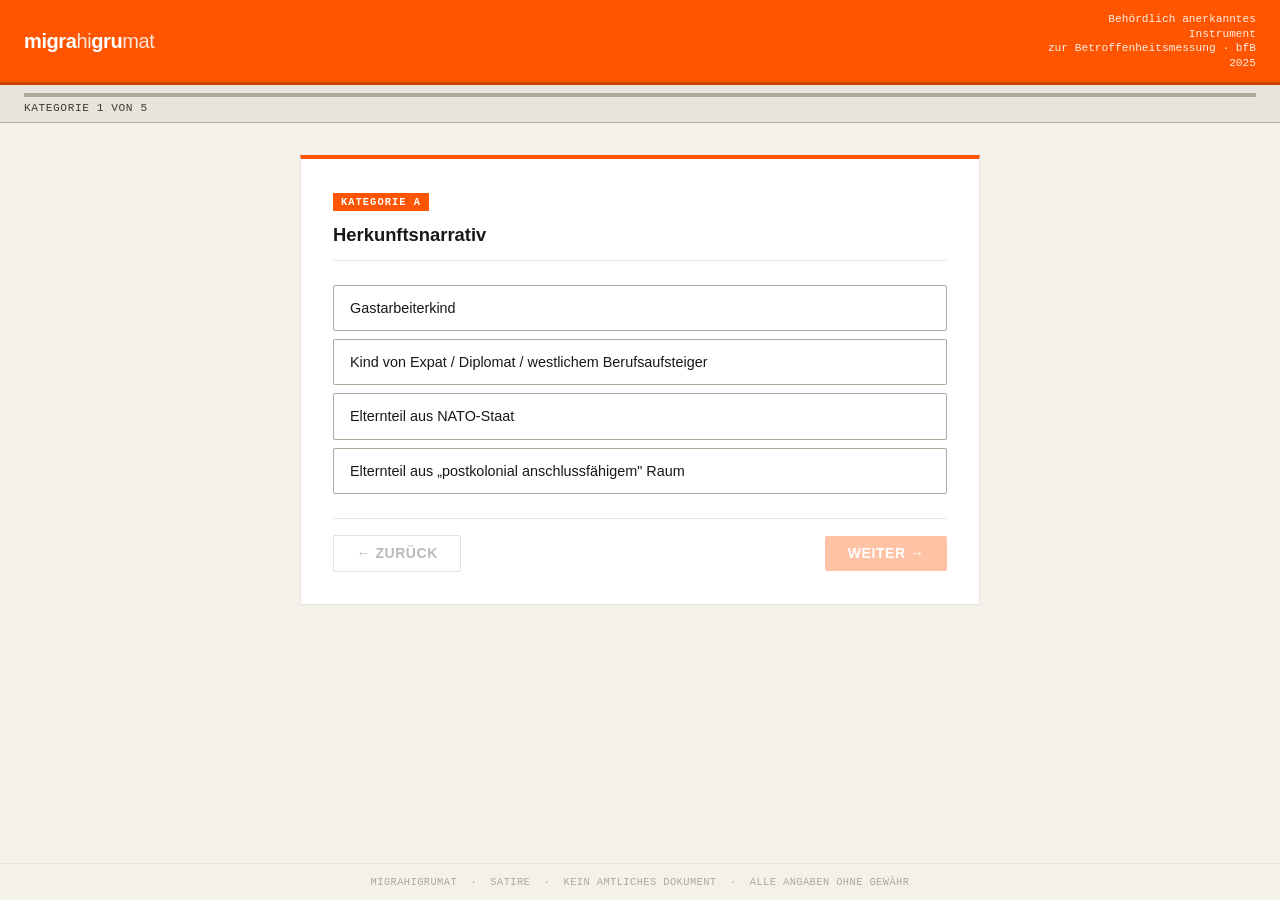
==== app/index.html @ 94ce5401 "feat: build quiz app with Wahl-O-Mat parody styling and local dev setup - Plain HTML + vanilla JS, E" ====
<!DOCTYPE html>
<html lang="de">
<head>
  <meta charset="UTF-8" />
  <meta name="viewport" content="width=device-width, initial-scale=1.0" />
  <title>migrahigrumat — Amtliche Betroffenheitsprüfung</title>
  <meta name="description" content="Zur amtlichen Ermittlung des linken Betroffenheitsrangs bei Personen mit Migrationshintergrund." />

  <!-- Open Graph -->
  <meta property="og:title" content="migrahigrumat" />
  <meta property="og:description" content="Mach jetzt den Test. Zur amtlichen Ermittlung des linken Betroffenheitsrangs." />
  <meta property="og:type" content="website" />
  <meta property="og:url" content="https://migrahigrumat.de" />

  <link rel="stylesheet" href="css/style.css" />
</head>
<body>

  <header>
    <div class="logo">migra<span>hi</span>gru<span>mat</span></div>
    <div class="header-sub">Behördlich anerkanntes Instrument<br>zur Betroffenheitsmessung · bfB 2025</div>
  </header>

  <div class="progress-wrapper">
    <div class="progress-track">
      <div class="progress-fill" id="progress-bar"></div>
    </div>
    <div class="progress-label" id="progress-label">Kategorien A – E</div>
  </div>

  <main>
    <div id="app">
      <!-- Rendered by quiz.js -->
    </div>
  </main>

  <footer>
    migrahigrumat &nbsp;·&nbsp; Satire &nbsp;·&nbsp; Kein amtliches Dokument &nbsp;·&nbsp; Alle Angaben ohne Gewähr
  </footer>

  <script type="module" src="js/main.js"></script>
</body>
</html>
---- app/css/style.css ----
/* =========================================================
   migrahigrumat — Wahl-O-Mat parody styling
   Faithful to the original's minimalist civic aesthetic,
   with subtle bureaucratic distortions.
   ========================================================= */

:root {
  --orange: #ff5400;        /* slightly hotter than the official bpb orange */
  --orange-dark: #cc4300;
  --orange-light: #fff3ee;
  --grey-100: #f4f1eb;      /* faint parchment — not quite white */
  --grey-200: #e8e4dc;
  --grey-400: #b0a898;
  --grey-700: #3d3a35;
  --grey-900: #1a1815;
  --red-alert: #c0392b;
  --stamp-color: rgba(192, 57, 43, 0.15);
  --font: 'Arial', 'Helvetica Neue', Helvetica, sans-serif;
  --font-mono: 'Courier New', Courier, monospace;
  --radius: 2px;            /* deliberately square — government forms don't round corners */
  --max-width: 680px;
  --transition: 120ms ease-out;
}

*, *::before, *::after { box-sizing: border-box; margin: 0; padding: 0; }

body {
  font-family: var(--font);
  background-color: var(--grey-100);
  color: var(--grey-900);
  min-height: 100vh;
  display: flex;
  flex-direction: column;
}

/* ---- Header ---- */
header {
  background: var(--orange);
  color: #fff;
  padding: 0.75rem 1.5rem;
  display: flex;
  align-items: center;
  justify-content: space-between;
  border-bottom: 3px solid var(--orange-dark);
}

.logo {
  font-size: 1.25rem;
  font-weight: 700;
  letter-spacing: -0.02em;
  text-transform: lowercase;
}

.logo span {
  font-weight: 300;
  opacity: 0.85;
}

.header-sub {
  font-size: 0.7rem;
  opacity: 0.9;
  text-align: right;
  font-family: var(--font-mono);
  max-width: 220px;
  line-height: 1.3;
}

/* ---- Progress ---- */
.progress-wrapper {
  background: var(--grey-200);
  padding: 0.5rem 1.5rem;
  border-bottom: 1px solid var(--grey-400);
}

.progress-track {
  height: 4px;
  background: var(--grey-400);
  border-radius: 0;
  overflow: hidden;
}

.progress-fill {
  height: 100%;
  background: var(--orange);
  width: 0%;
  transition: width 300ms ease-out;
}

.progress-label {
  font-size: 0.7rem;
  color: var(--grey-700);
  margin-top: 0.3rem;
  font-family: var(--font-mono);
  text-transform: uppercase;
  letter-spacing: 0.05em;
}

/* ---- Main layout ---- */
main {
  flex: 1;
  display: flex;
  align-items: flex-start;
  justify-content: center;
  padding: 2rem 1rem;
}

#app {
  width: 100%;
  max-width: var(--max-width);
}

/* ---- Card ---- */
.card {
  background: #fff;
  border: 1px solid var(--grey-200);
  border-top: 4px solid var(--orange);
  padding: 2rem;
  position: relative;
}

.card--result {
  border-top-color: var(--orange-dark);
}

/* ---- Category badge ---- */
.category-badge {
  display: inline-block;
  background: var(--orange);
  color: #fff;
  font-size: 0.65rem;
  font-family: var(--font-mono);
  font-weight: 700;
  letter-spacing: 0.1em;
  text-transform: uppercase;
  padding: 0.2rem 0.5rem;
  margin-bottom: 0.75rem;
}

/* ---- Category title ---- */
.category-title {
  font-size: 1.15rem;
  font-weight: 700;
  color: var(--grey-900);
  margin-bottom: 1.5rem;
  line-height: 1.35;
  border-bottom: 1px solid var(--grey-200);
  padding-bottom: 0.75rem;
}

/* ---- Options ---- */
.options {
  display: flex;
  flex-direction: column;
  gap: 0.5rem;
  margin-bottom: 1.5rem;
}

.option {
  width: 100%;
  text-align: left;
  background: #fff;
  border: 1px solid var(--grey-400);
  padding: 0.75rem 1rem;
  font-family: var(--font);
  font-size: 0.9rem;
  color: var(--grey-900);
  cursor: pointer;
  border-radius: var(--radius);
  transition: border-color var(--transition), background var(--transition);
  line-height: 1.4;
}

.option:hover {
  border-color: var(--orange);
  background: var(--orange-light);
}

.option.selected {
  border-color: var(--orange);
  background: var(--orange-light);
  border-left: 4px solid var(--orange);
  font-weight: 600;
}

/* Bureaucratic alarm options */
.option--special {
  border-style: dashed;
}

.option--herabstufung:hover,
.option--herabstufung.selected {
  border-color: var(--red-alert);
  background: #fdf0ee;
  border-left-color: var(--red-alert);
}

.option--betroffenheitsrat:hover,
.option--betroffenheitsrat.selected {
  border-color: #7b5ea7;
  background: #f8f4fd;
  border-left-color: #7b5ea7;
}

/* ---- Navigation ---- */
.nav {
  display: flex;
  justify-content: space-between;
  align-items: center;
  gap: 1rem;
  border-top: 1px solid var(--grey-200);
  padding-top: 1rem;
}

/* ---- Buttons ---- */
.btn {
  font-family: var(--font);
  font-size: 0.875rem;
  font-weight: 700;
  padding: 0.6rem 1.4rem;
  border: none;
  border-radius: var(--radius);
  cursor: pointer;
  transition: background var(--transition), opacity var(--transition);
  text-transform: uppercase;
  letter-spacing: 0.04em;
}

.btn:disabled {
  opacity: 0.35;
  cursor: not-allowed;
}

.btn--primary {
  background: var(--orange);
  color: #fff;
}
.btn--primary:hover:not(:disabled) { background: var(--orange-dark); }

.btn--secondary {
  background: var(--grey-900);
  color: #fff;
}
.btn--secondary:hover:not(:disabled) { background: #000; }

.btn--ghost {
  background: transparent;
  color: var(--grey-700);
  border: 1px solid var(--grey-400);
}
.btn--ghost:hover:not(:disabled) { border-color: var(--grey-700); }

/* ---- Result card ---- */
.result-stamp {
  position: absolute;
  top: 1.5rem;
  right: 1.5rem;
  font-family: var(--font-mono);
  font-size: 1.1rem;
  font-weight: 700;
  color: var(--red-alert);
  border: 3px solid var(--red-alert);
  padding: 0.2rem 0.5rem;
  letter-spacing: 0.15em;
  transform: rotate(8deg);
  opacity: 0.6;
  pointer-events: none;
}

.score-display {
  display: flex;
  flex-direction: column;
  align-items: flex-start;
  margin: 1rem 0;
}

.score-number {
  font-size: 3.5rem;
  font-weight: 700;
  font-family: var(--font-mono);
  color: var(--orange);
  line-height: 1;
}

.score-label {
  font-size: 0.7rem;
  font-family: var(--font-mono);
  text-transform: uppercase;
  letter-spacing: 0.08em;
  color: var(--grey-700);
  margin-top: 0.2rem;
}

.result-title {
  font-size: 1.2rem;
  font-weight: 700;
  color: var(--grey-900);
  margin: 0.5rem 0 0.75rem;
  line-height: 1.35;
}

.result-description {
  font-size: 0.875rem;
  color: var(--grey-700);
  line-height: 1.6;
  margin-bottom: 1.25rem;
}

.result-actions {
  display: flex;
  flex-wrap: wrap;
  gap: 0.5rem;
  border-top: 1px solid var(--grey-200);
  padding-top: 1rem;
}

/* ---- Alerts ---- */
.alert {
  font-size: 0.8rem;
  font-family: var(--font-mono);
  padding: 0.6rem 0.75rem;
  margin-bottom: 0.75rem;
  border-left: 3px solid;
  line-height: 1.4;
}

.alert--review {
  border-color: #7b5ea7;
  background: #f8f4fd;
  color: #4a3566;
}

.alert--herabstufung {
  border-color: var(--red-alert);
  background: #fdf0ee;
  color: var(--red-alert);
}

/* ---- Modal ---- */
.modal-overlay {
  position: fixed;
  inset: 0;
  background: rgba(0,0,0,0.5);
  display: flex;
  align-items: center;
  justify-content: center;
  z-index: 100;
  padding: 1rem;
}

.modal {
  background: #fff;
  border-top: 4px solid var(--red-alert);
  max-width: 440px;
  width: 100%;
  padding: 1.5rem;
}

.modal-header {
  font-weight: 700;
  font-size: 1rem;
  margin-bottom: 0.75rem;
  font-family: var(--font-mono);
  color: var(--red-alert);
}

.modal-body {
  font-size: 0.875rem;
  color: var(--grey-700);
  line-height: 1.6;
  margin-bottom: 1.25rem;
}

.modal-close {
  width: 100%;
}

/* ---- Toast ---- */
.toast {
  position: fixed;
  bottom: 1.5rem;
  left: 50%;
  transform: translateX(-50%) translateY(1rem);
  background: var(--grey-900);
  color: #fff;
  padding: 0.6rem 1.25rem;
  font-size: 0.875rem;
  font-family: var(--font-mono);
  opacity: 0;
  transition: opacity 200ms, transform 200ms;
  pointer-events: none;
  white-space: nowrap;
  z-index: 200;
}

.toast--visible {
  opacity: 1;
  transform: translateX(-50%) translateY(0);
}

/* ---- Footer ---- */
footer {
  border-top: 1px solid var(--grey-200);
  padding: 0.75rem 1.5rem;
  text-align: center;
  font-family: var(--font-mono);
  font-size: 0.65rem;
  color: var(--grey-400);
  letter-spacing: 0.04em;
  text-transform: uppercase;
}

/* ---- Responsive ---- */
@media (max-width: 480px) {
  .card { padding: 1.25rem; }
  .score-number { font-size: 2.5rem; }
  .result-actions { flex-direction: column; }
  .btn { width: 100%; text-align: center; }
  .logo { font-size: 1rem; }
  .header-sub { display: none; }
}
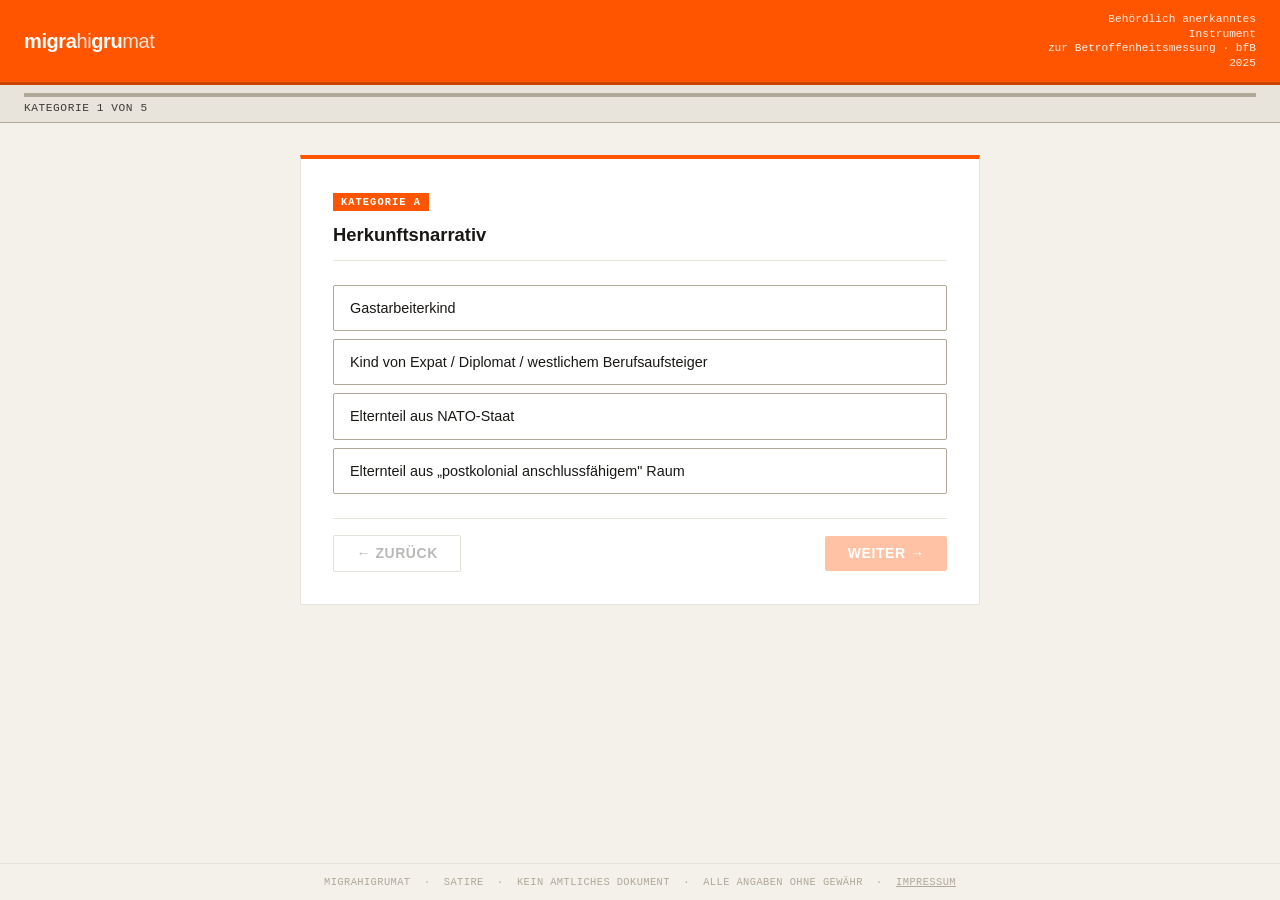
==== commit 01bd9e6e: "feat: add Impressum page and footer link Co-Authored-By: Claude Sonnet 4.6 <noreply@anthropic.com>" ====
--- a/app/index.html
+++ b/app/index.html
@@ -35,7 +35,7 @@
   </main>
 
   <footer>
-    migrahigrumat &nbsp;·&nbsp; Satire &nbsp;·&nbsp; Kein amtliches Dokument &nbsp;·&nbsp; Alle Angaben ohne Gewähr
+    migrahigrumat &nbsp;·&nbsp; Satire &nbsp;·&nbsp; Kein amtliches Dokument &nbsp;·&nbsp; Alle Angaben ohne Gewähr &nbsp;·&nbsp; <a href="/impressum.html" style="color:inherit">Impressum</a>
   </footer>
 
   <script type="module" src="js/main.js"></script>
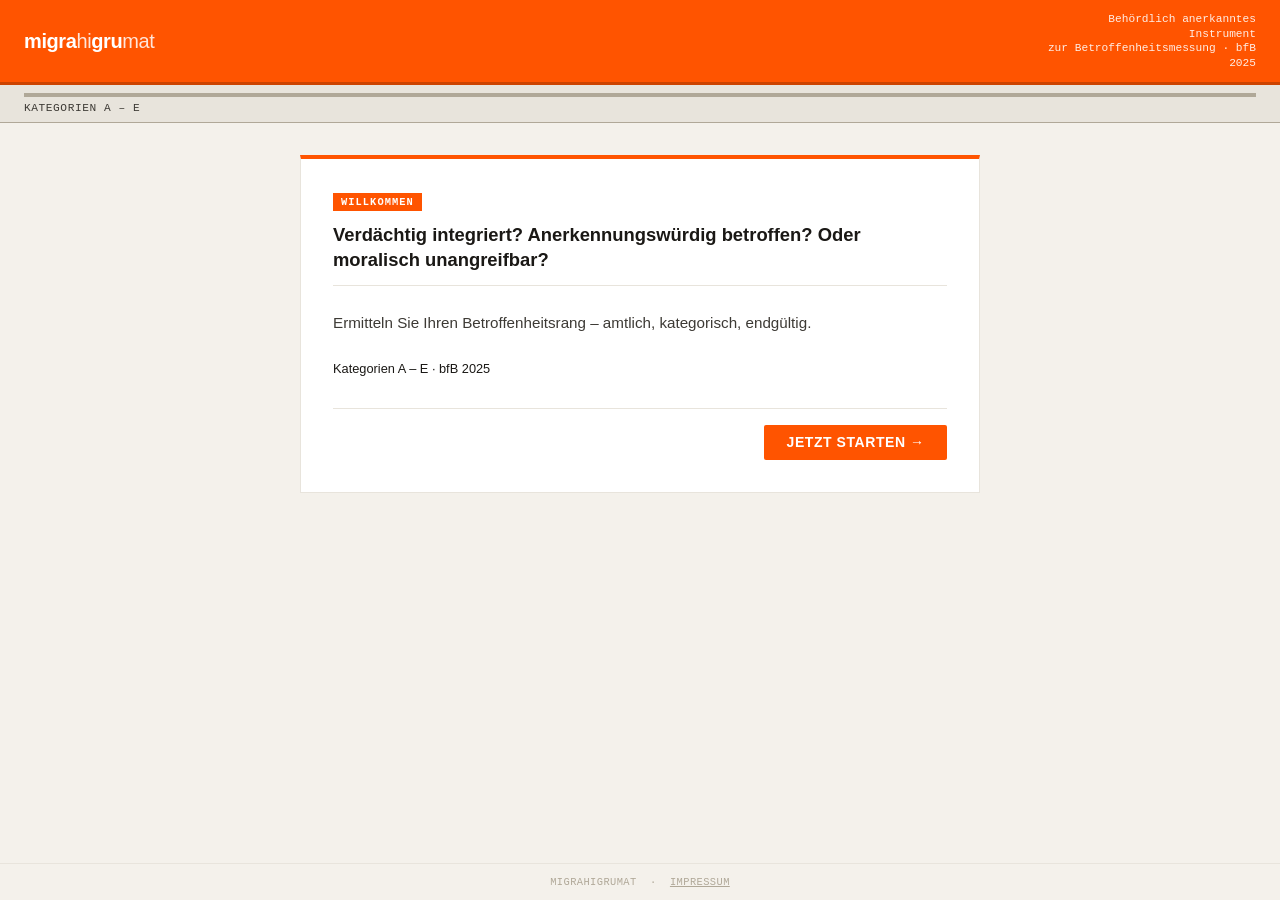
==== commit d672bc68: "content: replace landing text, remove satire hints from header/footer Co-Authored-By: Claude Sonnet " ====
--- a/app/index.html
+++ b/app/index.html
@@ -35,7 +35,7 @@
   </main>
 
   <footer>
-    migrahigrumat &nbsp;·&nbsp; Satire &nbsp;·&nbsp; Kein amtliches Dokument &nbsp;·&nbsp; Alle Angaben ohne Gewähr &nbsp;·&nbsp; <a href="/impressum.html" style="color:inherit">Impressum</a>
+    migrahigrumat &nbsp;·&nbsp; <a href="/impressum.html" style="color:inherit">Impressum</a>
   </footer>
 
   <script type="module" src="js/main.js"></script>
